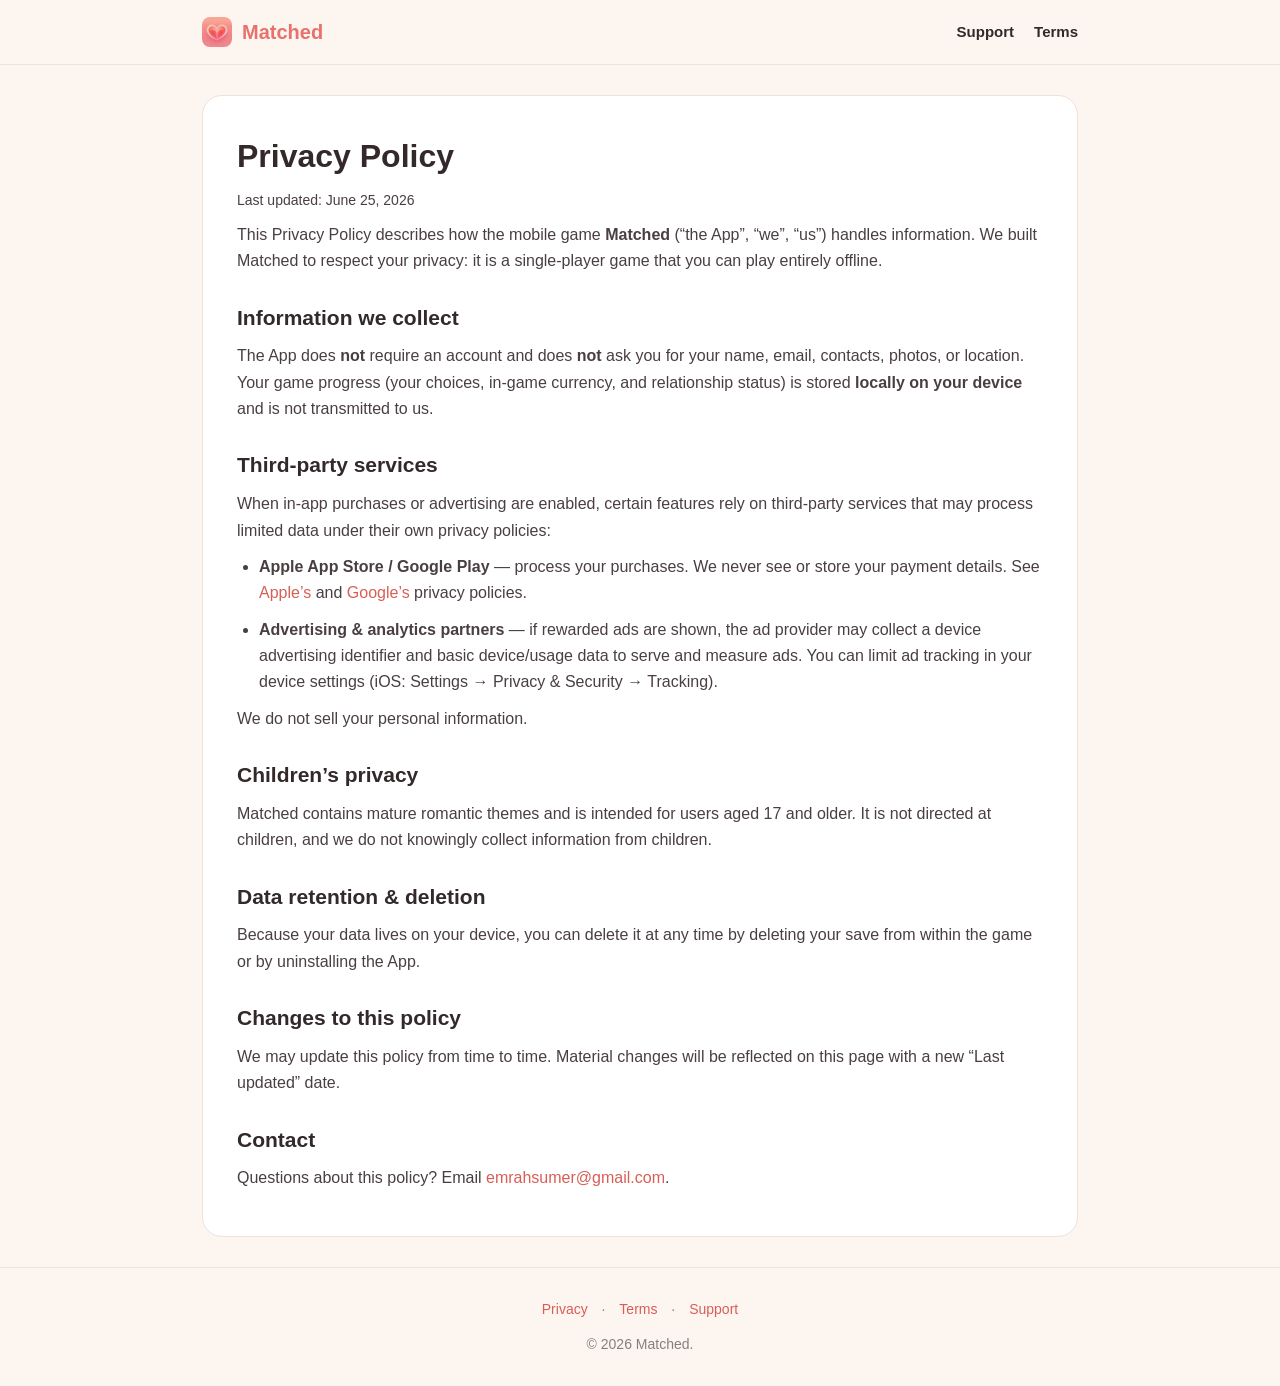
==== privacy.html @ 4928dd79 "Add Matched site: landing, privacy policy, terms, support" ====
<!doctype html>
<html lang="en">
<head>
<meta charset="utf-8">
<meta name="viewport" content="width=device-width,initial-scale=1">
<title>Privacy Policy — Matched</title>
<link rel="icon" href="assets/icon.png">
<link rel="stylesheet" href="style.css">
</head>
<body>
<header class="nav"><div class="wrap">
  <a class="brand" href="index.html"><img src="assets/icon.png" alt="Matched"> Matched</a>
  <nav><a href="support.html">Support</a><a href="terms.html">Terms</a></nav>
</div></header>

<main class="wrap">
<section class="page">
  <h1>Privacy Policy</h1>
  <p class="muted">Last updated: June 25, 2026</p>

  <p>This Privacy Policy describes how the mobile game <strong>Matched</strong> (“the App”, “we”, “us”) handles information. We built Matched to respect your privacy: it is a single-player game that you can play entirely offline.</p>

  <h2>Information we collect</h2>
  <p>The App does <strong>not</strong> require an account and does <strong>not</strong> ask you for your name, email, contacts, photos, or location. Your game progress (your choices, in-game currency, and relationship status) is stored <strong>locally on your device</strong> and is not transmitted to us.</p>

  <h2>Third-party services</h2>
  <p>When in-app purchases or advertising are enabled, certain features rely on third-party services that may process limited data under their own privacy policies:</p>
  <ul>
    <li><strong>Apple App Store / Google Play</strong> — process your purchases. We never see or store your payment details. See <a href="https://www.apple.com/legal/privacy/">Apple’s</a> and <a href="https://policies.google.com/privacy">Google’s</a> privacy policies.</li>
    <li><strong>Advertising &amp; analytics partners</strong> — if rewarded ads are shown, the ad provider may collect a device advertising identifier and basic device/usage data to serve and measure ads. You can limit ad tracking in your device settings (iOS: Settings → Privacy &amp; Security → Tracking).</li>
  </ul>
  <p>We do not sell your personal information.</p>

  <h2>Children’s privacy</h2>
  <p>Matched contains mature romantic themes and is intended for users aged 17 and older. It is not directed at children, and we do not knowingly collect information from children.</p>

  <h2>Data retention &amp; deletion</h2>
  <p>Because your data lives on your device, you can delete it at any time by deleting your save from within the game or by uninstalling the App.</p>

  <h2>Changes to this policy</h2>
  <p>We may update this policy from time to time. Material changes will be reflected on this page with a new “Last updated” date.</p>

  <h2>Contact</h2>
  <p>Questions about this policy? Email <a href="mailto:emrahsumer@gmail.com">emrahsumer@gmail.com</a>.</p>
</section>
</main>

<footer><div class="wrap">
  <a href="privacy.html">Privacy</a> · <a href="terms.html">Terms</a> · <a href="support.html">Support</a>
  <p class="muted" style="margin-top:12px">© 2026 Matched.</p>
</div></footer>
</body>
</html>
---- style.css ----
:root{
  --coral:#E8726B; --coral-d:#d85e57; --cream:#FDF5F0; --card:#fff;
  --ink:#33282a; --mute:#8a7d7d; --line:#efe2dc;
}
*{box-sizing:border-box;margin:0;padding:0}
html{scroll-behavior:smooth}
body{font-family:-apple-system,BlinkMacSystemFont,"Segoe UI",Roboto,Helvetica,Arial,sans-serif;
  color:var(--ink);background:var(--cream);line-height:1.65;-webkit-font-smoothing:antialiased}
a{color:var(--coral-d);text-decoration:none}
a:hover{text-decoration:underline}
.wrap{max-width:920px;margin:0 auto;padding:0 22px}
header.nav{position:sticky;top:0;background:rgba(253,245,240,.92);backdrop-filter:blur(8px);
  border-bottom:1px solid var(--line);z-index:10}
.nav .wrap{display:flex;align-items:center;gap:14px;height:64px}
.brand{display:flex;align-items:center;gap:10px;font-weight:800;font-size:20px;color:var(--coral)}
.brand img{width:30px;height:30px;border-radius:8px}
.nav nav{margin-left:auto;display:flex;gap:20px;font-size:15px;font-weight:600}
.nav nav a{color:var(--ink)}
.hero{text-align:center;padding:64px 0 40px}
.hero img.icon{width:104px;height:104px;border-radius:24px;box-shadow:0 10px 30px rgba(232,114,107,.28)}
.hero h1{font-size:46px;margin:22px 0 8px;letter-spacing:-.5px}
.hero p.tag{font-size:20px;color:var(--mute);max-width:560px;margin:0 auto 26px}
.badge{display:inline-block;background:var(--coral);color:#fff;font-weight:700;padding:13px 26px;
  border-radius:14px;font-size:16px}
.badge.ghost{background:#fff;color:var(--ink);border:2px solid var(--line)}
.shots{display:flex;gap:16px;overflow-x:auto;padding:34px 0;scroll-snap-type:x mandatory}
.shots img{width:230px;border-radius:20px;box-shadow:0 8px 24px rgba(0,0,0,.10);scroll-snap-align:center;flex:0 0 auto}
.features{display:grid;grid-template-columns:repeat(auto-fit,minmax(230px,1fr));gap:18px;padding:30px 0 50px}
.feat{background:var(--card);border:1px solid var(--line);border-radius:18px;padding:22px}
.feat h3{font-size:18px;margin-bottom:6px}
.feat p{color:var(--mute);font-size:15px}
.feat .e{font-size:30px}
section.page{background:var(--card);border:1px solid var(--line);border-radius:20px;
  padding:34px;margin:30px 0}
section.page h1{font-size:32px;margin-bottom:6px}
section.page h2{font-size:21px;margin:26px 0 8px}
section.page p,section.page li{color:#4a3f40;margin-bottom:10px}
section.page ul{padding-left:22px}
.muted{color:var(--mute);font-size:14px}
footer{border-top:1px solid var(--line);padding:30px 0;text-align:center;color:var(--mute);font-size:14px}
footer a{margin:0 10px}
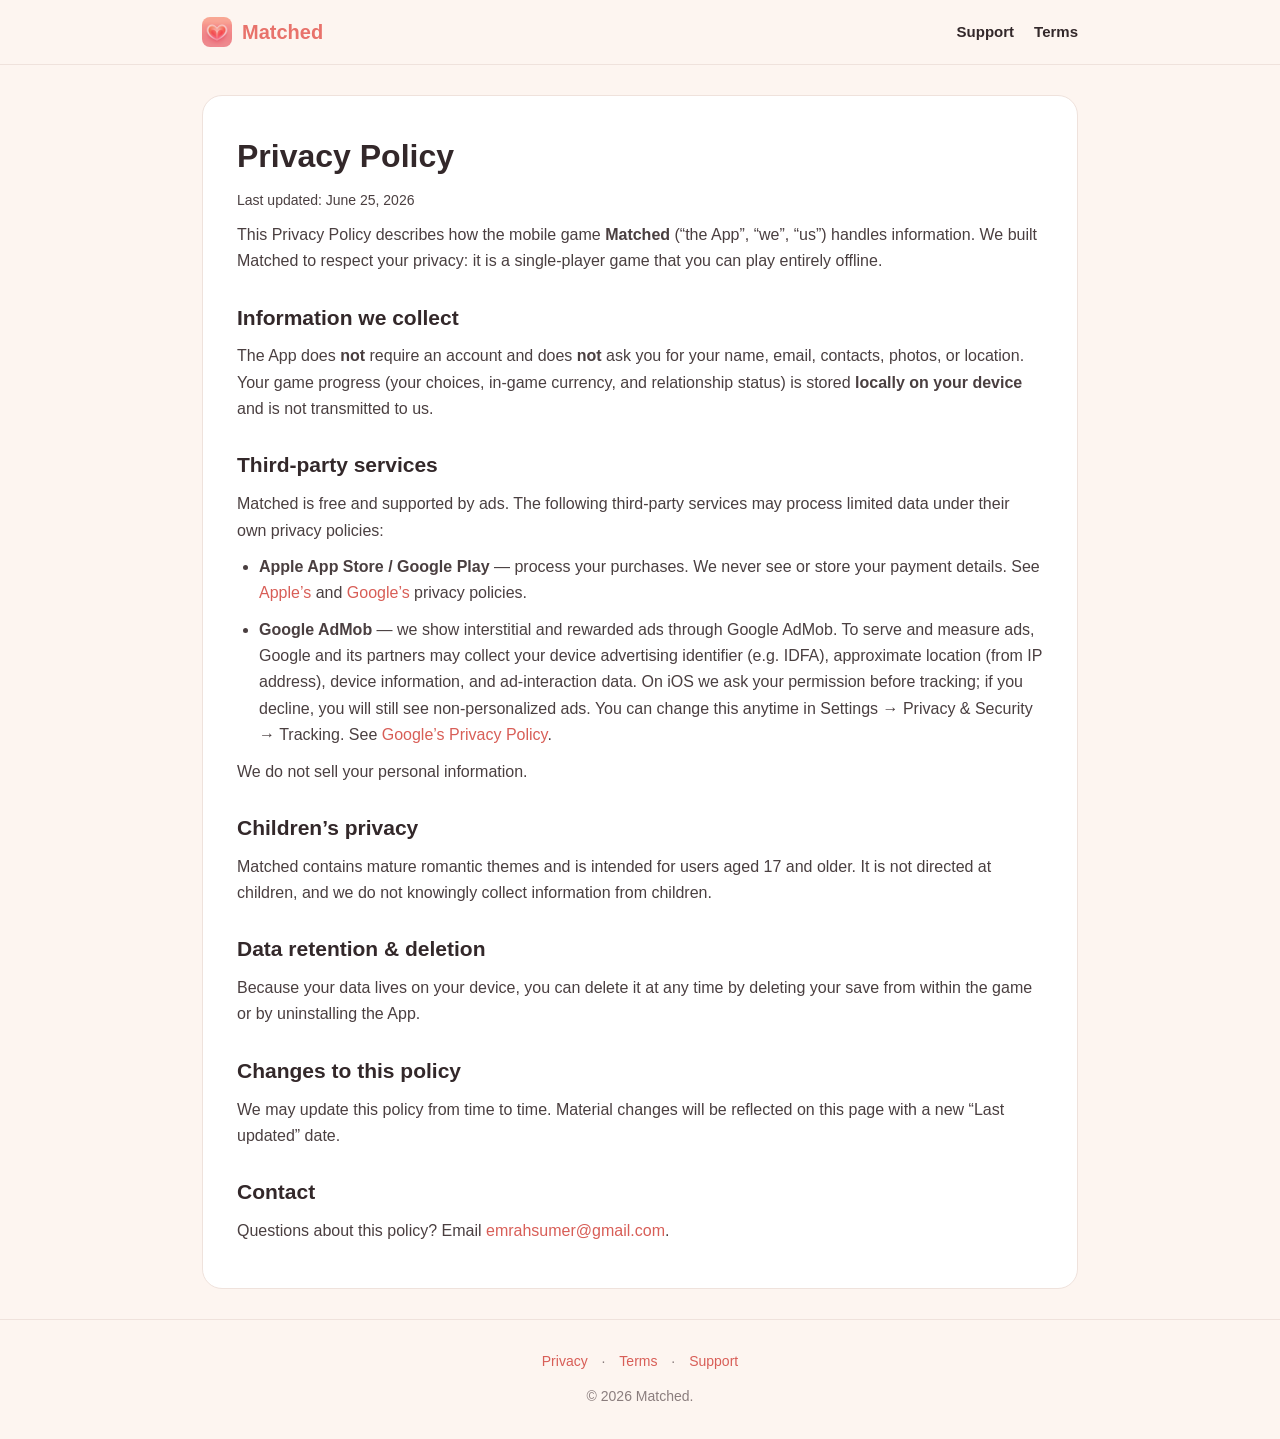
==== commit 706b7493: "privacy: explicitly disclose Google AdMob ads + ATT" ====
--- a/privacy.html
+++ b/privacy.html
@@ -24,10 +24,10 @@
   <p>The App does <strong>not</strong> require an account and does <strong>not</strong> ask you for your name, email, contacts, photos, or location. Your game progress (your choices, in-game currency, and relationship status) is stored <strong>locally on your device</strong> and is not transmitted to us.</p>
 
   <h2>Third-party services</h2>
-  <p>When in-app purchases or advertising are enabled, certain features rely on third-party services that may process limited data under their own privacy policies:</p>
+  <p>Matched is free and supported by ads. The following third-party services may process limited data under their own privacy policies:</p>
   <ul>
     <li><strong>Apple App Store / Google Play</strong> — process your purchases. We never see or store your payment details. See <a href="https://www.apple.com/legal/privacy/">Apple’s</a> and <a href="https://policies.google.com/privacy">Google’s</a> privacy policies.</li>
-    <li><strong>Advertising &amp; analytics partners</strong> — if rewarded ads are shown, the ad provider may collect a device advertising identifier and basic device/usage data to serve and measure ads. You can limit ad tracking in your device settings (iOS: Settings → Privacy &amp; Security → Tracking).</li>
+    <li><strong>Google AdMob</strong> — we show interstitial and rewarded ads through Google AdMob. To serve and measure ads, Google and its partners may collect your device advertising identifier (e.g. IDFA), approximate location (from IP address), device information, and ad-interaction data. On iOS we ask your permission before tracking; if you decline, you will still see non-personalized ads. You can change this anytime in Settings → Privacy &amp; Security → Tracking. See <a href="https://policies.google.com/privacy">Google’s Privacy Policy</a>.</li>
   </ul>
   <p>We do not sell your personal information.</p>
 
